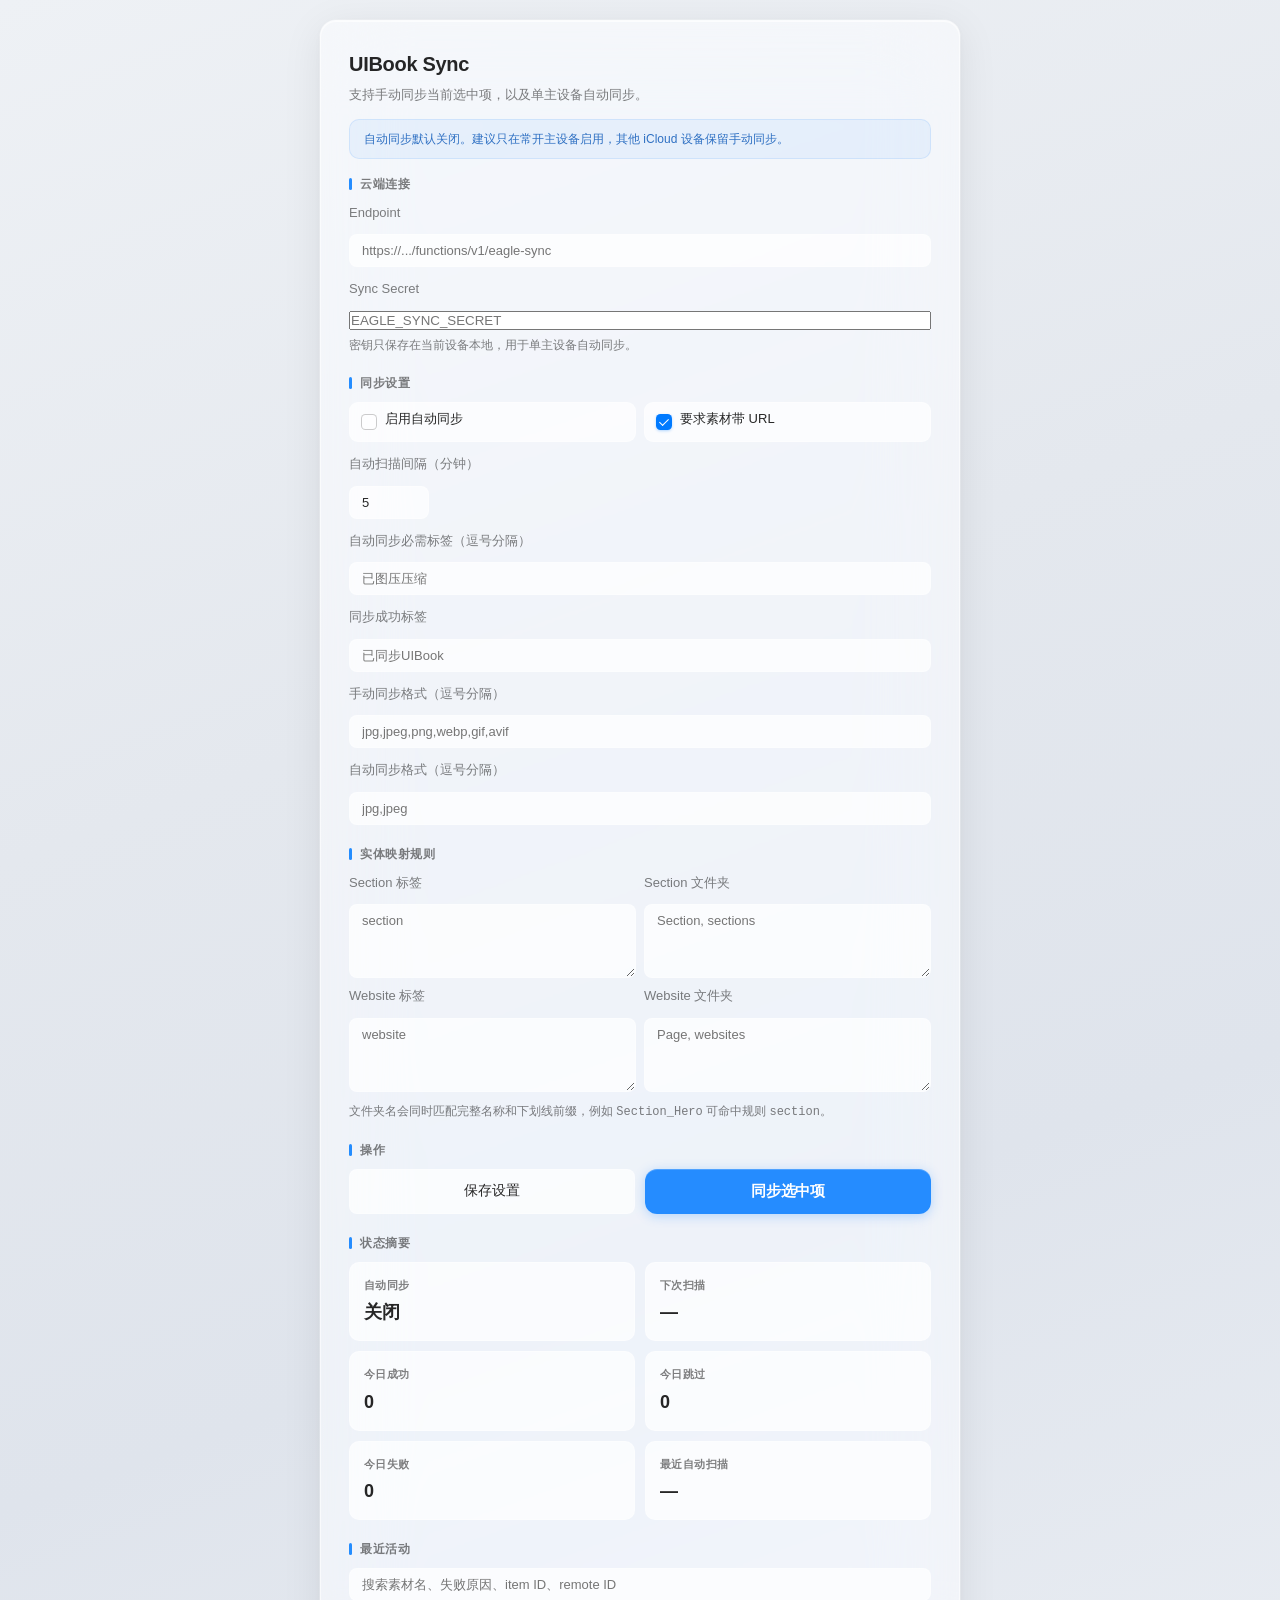
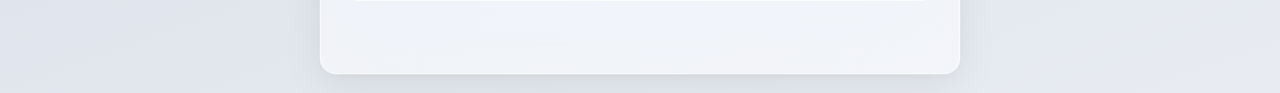
==== uibook-sync/index.html @ 5f0b4a22 "Add UIBook sync Eagle plugin" ====
<!DOCTYPE html>
<html lang="zh-Hans">
<head>
    <meta charset="UTF-8">
    <meta name="viewport" content="width=device-width, initial-scale=1, maximum-scale=1, user-scalable=no" />
    <title>UIBook Sync</title>
    <link rel="stylesheet" href="../shared/liquid-glass.css">
    <style>
        :root {
            --accent: var(--lg-accent);
            --accent-solid: var(--lg-accent-solid);
            --accent-hover: var(--lg-accent-hover);
        }

        .page-title {
            margin-bottom: 6px;
        }

        .subtitle {
            margin-bottom: 14px;
        }

        .stack {
            display: grid;
            gap: 12px;
        }

        .field-grid--single {
            grid-template-columns: 1fr;
        }

        .field-group {
            display: grid;
            gap: 6px;
        }

        .field-group small,
        .helper-text {
            color: var(--lg-text-2);
            font-size: 12px;
        }

        .field-group textarea {
            min-height: 74px;
            resize: vertical;
        }

        .actions {
            display: grid;
            grid-template-columns: 1fr 1fr;
            gap: 10px;
        }

        .status-grid {
            display: grid;
            grid-template-columns: 1fr 1fr;
            gap: 10px;
        }

        .status-card {
            background: var(--lg-glass-field);
            border: 1px solid rgba(255, 255, 255, 0.3);
            border-radius: var(--lg-radius-md);
            padding: 14px;
        }

        .status-card strong {
            display: block;
            font-size: 11px;
            color: var(--lg-text-2);
            text-transform: uppercase;
            letter-spacing: 0.4px;
            margin-bottom: 6px;
        }

        .status-card span {
            font-size: 18px;
            font-weight: 700;
            color: var(--lg-text-1);
        }

        .activity-list {
            display: grid;
            gap: 8px;
            max-height: 360px;
            overflow-y: auto;
            padding-right: 2px;
        }

        .activity-toolbar {
            display: grid;
            gap: 10px;
            margin-bottom: 10px;
        }

        .activity-toolbar input[type="text"] {
            width: 100%;
        }

        .activity-footer {
            margin-top: 10px;
            display: flex;
            justify-content: center;
        }

        .activity-item {
            background: var(--lg-glass-field);
            border: 1px solid rgba(255, 255, 255, 0.3);
            border-radius: var(--lg-radius-md);
            padding: 10px 12px;
            display: grid;
            gap: 6px;
        }

        .activity-row {
            display: flex;
            align-items: center;
            justify-content: space-between;
            gap: 10px;
        }

        .activity-title {
            font-size: 13px;
            font-weight: 600;
            color: var(--lg-text-1);
            word-break: break-word;
        }

        .activity-meta,
        .activity-message {
            font-size: 12px;
            color: var(--lg-text-2);
            word-break: break-word;
        }

        .pill {
            display: inline-flex;
            align-items: center;
            justify-content: center;
            min-width: 62px;
            padding: 4px 8px;
            border-radius: 999px;
            font-size: 11px;
            font-weight: 700;
            letter-spacing: 0.2px;
        }

        .pill.success {
            background: rgba(16, 185, 129, 0.14);
            color: #047857;
        }

        .pill.duplicate,
        .pill.skipped {
            background: rgba(245, 158, 11, 0.14);
            color: #b45309;
        }

        .pill.error {
            background: rgba(239, 68, 68, 0.14);
            color: #b91c1c;
        }

        .pill.info {
            background: rgba(59, 130, 246, 0.14);
            color: #1d4ed8;
        }

        .empty-state {
            background: var(--lg-glass-field);
            border: 1px dashed rgba(0, 0, 0, 0.12);
            border-radius: var(--lg-radius-md);
            padding: 18px;
            text-align: center;
            color: var(--lg-text-2);
            font-size: 12px;
        }

        @media (max-width: 720px) {
            .actions,
            .status-grid,
            .field-grid {
                grid-template-columns: 1fr;
            }
        }
    </style>
</head>
<body>
    <div class="container">
        <h1 class="page-title" data-lg-tip="将 Eagle 素材直接同步到 UIBook 云端，并在本地保留同步状态。">UIBook Sync</h1>
        <div class="subtitle">支持手动同步当前选中项，以及单主设备自动同步。</div>

        <div id="selectionInfo" class="info-box" role="status">
            <span id="selectionInfoText">自动同步默认关闭。建议只在常开主设备启用，其他 iCloud 设备保留手动同步。</span>
        </div>

        <div class="section">
            <div class="section-title" data-lg-tip="Lovable / Supabase edge function 的地址与同步密钥。">云端连接</div>
            <div class="stack">
                <div class="field-group">
                    <label for="endpointUrl">Endpoint</label>
                    <input type="url" id="endpointUrl" placeholder="https://.../functions/v1/eagle-sync">
                </div>
                <div class="field-group">
                    <label for="syncSecret">Sync Secret</label>
                    <input type="password" id="syncSecret" placeholder="EAGLE_SYNC_SECRET">
                    <small>密钥只保存在当前设备本地，用于单主设备自动同步。</small>
                </div>
            </div>
        </div>

        <div class="section">
            <div class="section-title" data-lg-tip="自动同步是本地设备开关，默认关闭。">同步设置</div>
            <div class="field-grid">
                <div class="field-item" onclick="toggleCheckbox('autoEnabled')">
                    <input type="checkbox" id="autoEnabled">
                    <label for="autoEnabled">启用自动同步</label>
                </div>
                <div class="field-item" onclick="toggleCheckbox('requireUrl')">
                    <input type="checkbox" id="requireUrl" checked>
                    <label for="requireUrl">要求素材带 URL</label>
                </div>
            </div>
            <div class="stack" style="margin-top: 12px;">
                <div class="field-group">
                    <label for="intervalMinutes">自动扫描间隔（分钟）</label>
                    <input type="number" id="intervalMinutes" min="1" max="120" value="5">
                </div>
                <div class="field-group">
                    <label for="requiredTags">自动同步必需标签（逗号分隔）</label>
                    <input type="text" id="requiredTags" placeholder="已图压压缩">
                </div>
                <div class="field-group">
                    <label for="successTag">同步成功标签</label>
                    <input type="text" id="successTag" placeholder="已同步UIBook">
                </div>
                <div class="field-group">
                    <label for="manualAllowedExts">手动同步格式（逗号分隔）</label>
                    <input type="text" id="manualAllowedExts" placeholder="jpg,jpeg,png,webp,gif,avif">
                </div>
                <div class="field-group">
                    <label for="autoAllowedExts">自动同步格式（逗号分隔）</label>
                    <input type="text" id="autoAllowedExts" placeholder="jpg,jpeg">
                </div>
            </div>
        </div>

        <div class="section">
            <div class="section-title" data-lg-tip="按标签或文件夹规则映射为 website / section。Section 规则优先级更高。">实体映射规则</div>
            <div class="field-grid">
                <div class="field-group">
                    <label for="sectionTags">Section 标签</label>
                    <textarea id="sectionTags" placeholder="section"></textarea>
                </div>
                <div class="field-group">
                    <label for="sectionFolders">Section 文件夹</label>
                    <textarea id="sectionFolders" placeholder="Section, sections"></textarea>
                </div>
                <div class="field-group">
                    <label for="websiteTags">Website 标签</label>
                    <textarea id="websiteTags" placeholder="website"></textarea>
                </div>
                <div class="field-group">
                    <label for="websiteFolders">Website 文件夹</label>
                    <textarea id="websiteFolders" placeholder="Page, websites"></textarea>
                </div>
            </div>
            <div class="helper-text" style="margin-top: 10px;">文件夹名会同时匹配完整名称和下划线前缀，例如 <code>Section_Hero</code> 可命中规则 <code>section</code>。</div>
        </div>

        <div class="section">
            <div class="section-title" data-lg-tip="先保存设置，再手动同步当前在 Eagle 中选中的素材。">操作</div>
            <div class="actions">
                <button type="button" class="lg-secondary" id="saveButton">保存设置</button>
                <button type="button" class="lg-primary" id="syncButton">同步选中项</button>
            </div>
        </div>

        <div class="section">
            <div class="section-title" data-lg-tip="今日统计、自动同步状态与最近一次自动扫描时间。">状态摘要</div>
            <div class="status-grid">
                <div class="status-card">
                    <strong>自动同步</strong>
                    <span id="statusAutoEnabled">关闭</span>
                </div>
                <div class="status-card">
                    <strong>下次扫描</strong>
                    <span id="statusNextRun">—</span>
                </div>
                <div class="status-card">
                    <strong>今日成功</strong>
                    <span id="statusSuccessCount">0</span>
                </div>
                <div class="status-card">
                    <strong>今日跳过</strong>
                    <span id="statusSkippedCount">0</span>
                </div>
                <div class="status-card">
                    <strong>今日失败</strong>
                    <span id="statusErrorCount">0</span>
                </div>
                <div class="status-card">
                    <strong>最近自动扫描</strong>
                    <span id="statusLastAutoScan">—</span>
                </div>
            </div>
        </div>

        <div class="section">
            <div class="section-title" data-lg-tip="保留最近 500 条同步活动，支持本地搜索与分批加载。">最近活动</div>
            <div class="activity-toolbar">
                <input type="text" id="logSearchInput" placeholder="搜索素材名、失败原因、item ID、remote ID">
            </div>
            <div id="activityList" class="activity-list"></div>
            <div id="activityLoadMore" class="activity-footer"></div>
        </div>
    </div>

    <div class="toast" id="toast"></div>
    <div id="lg-tooltip" role="tooltip"></div>

    <script type="text/javascript" src="js/plugin.js"></script>
    <script>
    (function () {
        var tip = document.getElementById('lg-tooltip');
        if (!tip) return;
        var showTimer = null, hideTimer = null;
        function clearTimers() {
            clearTimeout(showTimer);
            clearTimeout(hideTimer);
            showTimer = null;
            hideTimer = null;
        }
        function hide() {
            clearTimers();
            tip.classList.remove('lg-tooltip--visible');
            tip.textContent = '';
        }
        function place(el) {
            var msg = el.getAttribute('data-lg-tip');
            if (!msg) return;
            tip.textContent = msg;
            tip.classList.add('lg-tooltip--visible');
            var margin = 10, gap = 8, rect = el.getBoundingClientRect();
            var tw = tip.offsetWidth, th = tip.offsetHeight;
            if (tw < 8) {
                requestAnimationFrame(function () { place(el); });
                return;
            }
            var top = rect.bottom + gap;
            if (top + th > window.innerHeight - margin) top = rect.top - th - gap;
            if (top < margin) top = Math.min(rect.bottom + gap, window.innerHeight - th - margin);
            var left = rect.left + rect.width / 2 - tw / 2;
            left = Math.max(margin, Math.min(left, window.innerWidth - tw - margin));
            tip.style.left = Math.round(left) + 'px';
            tip.style.top = Math.round(top) + 'px';
        }
        document.addEventListener('mouseover', function (e) {
            var el = e.target.closest('[data-lg-tip]');
            if (!el) return;
            clearTimeout(hideTimer);
            hideTimer = null;
            clearTimeout(showTimer);
            showTimer = setTimeout(function () {
                showTimer = null;
                place(el);
                requestAnimationFrame(function () { place(el); });
            }, 500);
        });
        document.addEventListener('mouseout', function (e) {
            var from = e.target.closest('[data-lg-tip]');
            if (!from) return;
            if (e.relatedTarget && from.contains(e.relatedTarget)) return;
            clearTimeout(showTimer);
            showTimer = null;
            hideTimer = setTimeout(hide, 100);
        });
        window.addEventListener('scroll', hide, true);
        window.addEventListener('resize', hide);
    })();
    </script>
</body>
</html>
---- shared/liquid-glass.css ----
/*
 * Liquid Glass Design System for Eagle Plugins
 * Inspired by macOS 26 Tahoe "Liquid Glass"
 *
 * Usage: <link rel="stylesheet" href="../shared/liquid-glass.css">
 * Then add your plugin-specific overrides after this import.
 */

/* ═══════════════════════════════════════════
   1. Design Tokens
   ═══════════════════════════════════════════ */

:root {
    /* Accent */
    --lg-accent:          rgba(0, 122, 255, 0.85);
    --lg-accent-solid:    #007aff;
    --lg-accent-hover:    rgba(0, 122, 255, 0.95);
    --lg-accent-subtle:   rgba(0, 122, 255, 0.06);
    --lg-accent-border:   rgba(0, 122, 255, 0.10);
    --lg-accent-text:     rgba(0, 80, 180, 0.80);

    /* Glass Surfaces */
    --lg-glass-bg:        rgba(255, 255, 255, 0.52);
    --lg-glass-border:    rgba(255, 255, 255, 0.55);
    --lg-glass-highlight: rgba(255, 255, 255, 0.65);
    --lg-glass-field:     rgba(255, 255, 255, 0.70);
    --lg-glass-field-h:   rgba(255, 255, 255, 1);
    --lg-glass-blur:      blur(40px) saturate(180%);

    /* Segmented Control */
    --lg-seg-track:       rgba(0, 0, 0, 0.09);
    --lg-seg-thumb:       rgba(255, 255, 255, 0.82);

    /* Text */
    --lg-text-1:          rgba(0, 0, 0, 0.85);
    --lg-text-2:          rgba(0, 0, 0, 0.50);
    --lg-text-3:          rgba(0, 0, 0, 0.35);

    /* Misc */
    --lg-divider:         rgba(0, 0, 0, 0.06);
    --lg-radius-sm:       8px;
    --lg-radius-md:       10px;
    --lg-radius-lg:       12px;
    --lg-radius-xl:       16px;
    --lg-transition:      0.25s ease;
}


/* ═══════════════════════════════════════════
   2. Reset & Base
   ═══════════════════════════════════════════ */

* {
    margin: 0;
    padding: 0;
    box-sizing: border-box;
}

body {
    font-family: -apple-system, BlinkMacSystemFont, 'SF Pro Display', 'SF Pro Text', 'Helvetica Neue', Arial, sans-serif;
    background: linear-gradient(160deg, #eef1f5 0%, #e4e8ee 40%, #dfe4ec 70%, #e8ecf2 100%);
    color: var(--lg-text-1);
    padding: 20px;
    min-height: 100vh;
    overflow-y: auto;
    -webkit-font-smoothing: antialiased;
    font-size: 14px;
    line-height: 1.5;
}


/* ═══════════════════════════════════════════
   3. Glass Container
   ═══════════════════════════════════════════ */

.container {
    max-width: 640px;
    margin: 0 auto;
    background: var(--lg-glass-bg);
    backdrop-filter: var(--lg-glass-blur);
    -webkit-backdrop-filter: var(--lg-glass-blur);
    border-radius: var(--lg-radius-xl);
    padding: 28px;
    border: 1px solid var(--lg-glass-border);
    box-shadow:
        0 0 0 0.5px rgba(255, 255, 255, 0.4),
        0 8px 40px rgba(0, 0, 0, 0.08),
        0 2px 8px rgba(0, 0, 0, 0.04),
        inset 0 1px 0 var(--lg-glass-highlight);
}


/* ═══════════════════════════════════════════
   4. Typography
   ═══════════════════════════════════════════ */

h1, h2 {
    font-weight: 700;
    color: var(--lg-text-1);
    letter-spacing: -0.3px;
}

h1 { font-size: 20px; margin-bottom: 4px; }
h2 { font-size: 18px; margin-bottom: 4px; }

.subtitle {
    font-size: 13px;
    color: var(--lg-text-2);
    margin-bottom: 22px;
    font-weight: 400;
}


/* ═══════════════════════════════════════════
   5. Sections
   ═══════════════════════════════════════════ */

.section {
    margin-bottom: 20px;
}

.section:last-of-type {
    margin-bottom: 24px;
}

.section-title {
    font-size: 12px;
    font-weight: 600;
    color: var(--lg-text-2);
    margin-bottom: 10px;
    display: flex;
    align-items: center;
    text-transform: uppercase;
    letter-spacing: 0.5px;
}

.section-title::before {
    content: '';
    width: 3px;
    height: 12px;
    background: var(--lg-accent);
    border-radius: 1.5px;
    margin-right: 8px;
}

/* Section label (for simpler plugins) */
.section label {
    display: block;
    margin-bottom: 6px;
    color: var(--lg-text-2);
    font-size: 13px;
    font-weight: 500;
}


/* ═══════════════════════════════════════════
   6. Field Grid & Items
   ═══════════════════════════════════════════ */

.field-grid {
    display: grid;
    grid-template-columns: repeat(2, 1fr);
    gap: 8px;
}

.field-item {
    display: flex;
    align-items: center;
    padding: 8px 11px;
    background: var(--lg-glass-field);
    border: 1px solid rgba(255, 255, 255, 0.3);
    border-radius: 9px;
    transition: all var(--lg-transition);
    cursor: pointer;
}

.field-item:hover {
    background: var(--lg-glass-field-h);
    border-color: rgba(255, 255, 255, 0.5);
}

.field-item label {
    font-size: 13px;
    color: var(--lg-text-1);
    cursor: pointer;
    flex: 1;
    font-weight: 400;
    line-height: 1.3;
}


/* ═══════════════════════════════════════════
   7. Custom Checkbox
   ═══════════════════════════════════════════ */

.field-item input[type="checkbox"],
.lg-checkbox {
    -webkit-appearance: none;
    appearance: none;
    width: 16px;
    height: 16px;
    min-width: 16px;
    margin-right: 8px;
    cursor: pointer;
    border-radius: 4.5px;
    border: 1.5px solid rgba(0, 0, 0, 0.2);
    background: rgba(255, 255, 255, 0.5);
    position: relative;
    transition: all 0.2s ease;
}

.field-item input[type="checkbox"]:hover,
.lg-checkbox:hover {
    border-color: rgba(0, 0, 0, 0.3);
    background: rgba(255, 255, 255, 0.7);
}

.field-item input[type="checkbox"]:checked,
.lg-checkbox:checked {
    background: var(--lg-accent-solid);
    border-color: transparent;
    box-shadow: 0 1px 3px rgba(0, 122, 255, 0.3);
}

.field-item input[type="checkbox"]:checked::after,
.lg-checkbox:checked::after {
    content: '';
    position: absolute;
    top: 50%;
    left: 50%;
    width: 4px;
    height: 8px;
    border: solid white;
    border-width: 0 1.8px 1.8px 0;
    transform: translate(-50%, -60%) rotate(45deg);
}

/* Standalone checkbox rows (not in field-item) */
input[type="checkbox"] {
    width: 16px;
    height: 16px;
    accent-color: var(--lg-accent-solid);
}


/* ═══════════════════════════════════════════
   8. Segmented Control
   ═══════════════════════════════════════════ */

.format-selector,
.source-selector,
.lg-segmented {
    display: flex;
    gap: 2px;
    background: var(--lg-seg-track);
    border-radius: var(--lg-radius-md);
    padding: 3px;
}

.format-btn,
.source-btn,
.lg-segmented > button {
    flex: 1;
    padding: 8px 14px;
    border: none;
    background: transparent;
    border-radius: var(--lg-radius-sm);
    font-size: 13px;
    font-weight: 500;
    color: var(--lg-text-2);
    cursor: pointer;
    transition: all var(--lg-transition);
    display: flex;
    align-items: center;
    justify-content: center;
    gap: 5px;
}

.format-btn:hover,
.source-btn:hover,
.lg-segmented > button:hover {
    color: var(--lg-text-1);
}

.format-btn.active,
.source-btn.active,
.lg-segmented > button.active {
    background: var(--lg-seg-thumb);
    color: var(--lg-text-1);
    font-weight: 600;
    box-shadow:
        0 1px 4px rgba(0, 0, 0, 0.08),
        0 0.5px 1.5px rgba(0, 0, 0, 0.06),
        inset 0 0.5px 0 rgba(255, 255, 255, 0.5);
}


/* ═══════════════════════════════════════════
   9. Buttons
   ═══════════════════════════════════════════ */

/* Primary (accent) */
.export-btn,
button.lg-primary {
    width: 100%;
    padding: 13px;
    background: var(--lg-accent);
    backdrop-filter: blur(10px);
    -webkit-backdrop-filter: blur(10px);
    color: white;
    border: none;
    border-radius: var(--lg-radius-lg);
    font-size: 15px;
    font-weight: 600;
    cursor: pointer;
    transition: all var(--lg-transition);
    box-shadow:
        0 2px 12px rgba(0, 122, 255, 0.25),
        inset 0 1px 0 rgba(255, 255, 255, 0.2);
    letter-spacing: -0.1px;
}

.export-btn:hover,
button.lg-primary:hover {
    background: var(--lg-accent-hover);
    box-shadow:
        0 4px 16px rgba(0, 122, 255, 0.3),
        inset 0 1px 0 rgba(255, 255, 255, 0.2);
    transform: translateY(-1px);
}

.export-btn:active,
button.lg-primary:active {
    transform: translateY(0);
    box-shadow: 0 1px 6px rgba(0, 122, 255, 0.2);
}

.export-btn:disabled,
button.lg-primary:disabled {
    background: rgba(0, 0, 0, 0.1);
    color: var(--lg-text-3);
    cursor: not-allowed;
    transform: none;
    box-shadow: none;
    backdrop-filter: none;
}

/* Secondary (glass) */
button.lg-secondary {
    padding: 10px 20px;
    background: var(--lg-glass-field);
    border: 1px solid rgba(255, 255, 255, 0.3);
    border-radius: var(--lg-radius-sm);
    font-size: 14px;
    font-weight: 500;
    color: var(--lg-text-1);
    cursor: pointer;
    transition: all var(--lg-transition);
}

button.lg-secondary:hover {
    background: var(--lg-glass-field-h);
    border-color: rgba(255, 255, 255, 0.5);
}

button.lg-secondary:active {
    background: rgba(255, 255, 255, 0.25);
}

/* Button Grid */
.button-grid {
    display: grid;
    grid-template-columns: 1fr 1fr;
    gap: 8px;
}

.button-grid button {
    padding: 10px 16px;
    background: var(--lg-glass-field);
    border: 1px solid rgba(255, 255, 255, 0.3);
    border-radius: var(--lg-radius-sm);
    font-size: 13px;
    font-weight: 500;
    color: var(--lg-text-1);
    cursor: pointer;
    transition: all var(--lg-transition);
}

.button-grid button:hover {
    background: var(--lg-glass-field-h);
    border-color: rgba(255, 255, 255, 0.5);
}

.button-grid button:active {
    background: rgba(255, 255, 255, 0.25);
}


/* ═══════════════════════════════════════════
   10. Form Inputs
   ═══════════════════════════════════════════ */

input[type="number"],
input[type="text"],
input[type="email"],
input[type="url"],
textarea,
select {
    padding: 8px 12px;
    background: var(--lg-glass-field);
    border: 1px solid rgba(255, 255, 255, 0.3);
    border-radius: var(--lg-radius-sm);
    font-size: 13px;
    color: var(--lg-text-1);
    font-family: inherit;
    transition: all var(--lg-transition);
    outline: none;
}

input[type="number"]:focus,
input[type="text"]:focus,
input[type="email"]:focus,
input[type="url"]:focus,
textarea:focus,
select:focus {
    border-color: var(--lg-accent);
    background: var(--lg-glass-field-h);
    box-shadow: 0 0 0 3px rgba(0, 122, 255, 0.12);
}

input[type="text"] { width: 100%; }
input[type="number"] { width: 80px; }


/* ═══════════════════════════════════════════
   11. Info Box
   ═══════════════════════════════════════════ */

.info-box {
    background: var(--lg-accent-subtle);
    border: 1px solid var(--lg-accent-border);
    border-radius: var(--lg-radius-md);
    padding: 10px 14px;
    margin-bottom: 16px;
    font-size: 12px;
    color: var(--lg-accent-text);
    display: flex;
    align-items: center;
    gap: 8px;
    font-weight: 400;
}

.info-box::before { display: none; }

/* Status box (for dashboard-style plugins) */
.status {
    background: var(--lg-glass-field);
    border: 1px solid rgba(255, 255, 255, 0.3);
    padding: 14px 16px;
    border-radius: var(--lg-radius-md);
    font-size: 13px;
    color: var(--lg-text-2);
    line-height: 1.8;
}

.status span {
    font-weight: 600;
    color: var(--lg-text-1);
}


/* ═══════════════════════════════════════════
   12. Toast
   ═══════════════════════════════════════════ */

.toast {
    position: fixed;
    top: 20px;
    left: 50%;
    transform: translateX(-50%) translateY(-100px);
    background: rgba(30, 30, 30, 0.78);
    backdrop-filter: blur(24px) saturate(180%);
    -webkit-backdrop-filter: blur(24px) saturate(180%);
    color: white;
    padding: 12px 22px;
    border-radius: 14px;
    font-size: 13px;
    font-weight: 500;
    opacity: 0;
    transition: all 0.35s cubic-bezier(0.4, 0, 0.2, 1);
    z-index: 1000;
    box-shadow: 0 8px 32px rgba(0, 0, 0, 0.18);
    border: 1px solid rgba(255, 255, 255, 0.08);
}

.toast.show {
    transform: translateX(-50%) translateY(0);
    opacity: 1;
}

.toast.success { background: rgba(16, 185, 129, 0.82); }
.toast.error   { background: rgba(239, 68, 68, 0.82); }


/* ═══════════════════════════════════════════
   13. Loading Spinner
   ═══════════════════════════════════════════ */

.loading {
    display: inline-block;
    width: 16px;
    height: 16px;
    border: 2px solid rgba(255, 255, 255, 0.3);
    border-top-color: white;
    border-radius: 50%;
    animation: lg-spin 0.6s linear infinite;
}

@keyframes lg-spin {
    to { transform: rotate(360deg); }
}


/* ═══════════════════════════════════════════
   14. Toggle / Expand
   ═══════════════════════════════════════════ */

.field-toggle {
    font-size: 12px;
    color: var(--lg-accent-solid);
    cursor: pointer;
    margin-bottom: 10px;
    display: inline-flex;
    align-items: center;
    gap: 4px;
    font-weight: 500;
    transition: opacity 0.2s ease;
}

.field-toggle:hover {
    opacity: 0.7;
    text-decoration: none;
}

.field-toggle-icon {
    transition: transform 0.25s cubic-bezier(0.4, 0, 0.2, 1);
    font-size: 10px;
}

.field-toggle-icon.expanded {
    transform: rotate(90deg);
}

.more-fields {
    max-height: 0;
    overflow: hidden;
    transition: max-height 0.35s cubic-bezier(0.4, 0, 0.2, 1);
}

.more-fields.expanded {
    max-height: 500px;
}


/* ═══════════════════════════════════════════
   15. Custom tooltips (data-lg-tip)
   ═══════════════════════════════════════════
   Use data-lg-tip="…" on any element; init via initLgTooltips() in plugin JS.
   Native title="" is avoided — it fights OS chrome and looks inconsistent. */

#lg-tooltip {
    position: fixed;
    z-index: 2147483646;
    left: 0;
    top: 0;
    max-width: min(280px, calc(100vw - 24px));
    padding: 10px 14px;
    font-size: 12px;
    font-weight: 500;
    line-height: 1.5;
    letter-spacing: 0.01em;
    color: var(--lg-text-1);
    background: rgba(255, 255, 255, 0.78);
    backdrop-filter: blur(28px) saturate(180%);
    -webkit-backdrop-filter: blur(28px) saturate(180%);
    border: 1px solid rgba(255, 255, 255, 0.55);
    border-radius: var(--lg-radius-md);
    box-shadow:
        0 8px 32px rgba(0, 0, 0, 0.12),
        0 0 0 0.5px rgba(0, 0, 0, 0.04),
        inset 0 1px 0 rgba(255, 255, 255, 0.65);
    pointer-events: none;
    opacity: 0;
    transform: translate3d(0, 6px, 0) scale(0.98);
    transform-origin: 50% 0;
    transition:
        opacity 0.18s cubic-bezier(0.2, 0.8, 0.2, 1),
        transform 0.22s cubic-bezier(0.2, 0.8, 0.2, 1);
    visibility: hidden;
}

#lg-tooltip.lg-tooltip--visible {
    visibility: visible;
    opacity: 1;
    transform: translate3d(0, 0, 0) scale(1);
}


/* ═══════════════════════════════════════════
   16. Row Layout Helper
   ═══════════════════════════════════════════ */

.row {
    display: flex;
    align-items: center;
    gap: 8px;
    margin-bottom: 12px;
}

.row label {
    margin: 0;
    flex: 0 0 auto;
    font-size: 13px;
    color: var(--lg-text-1);
    font-weight: 400;
}
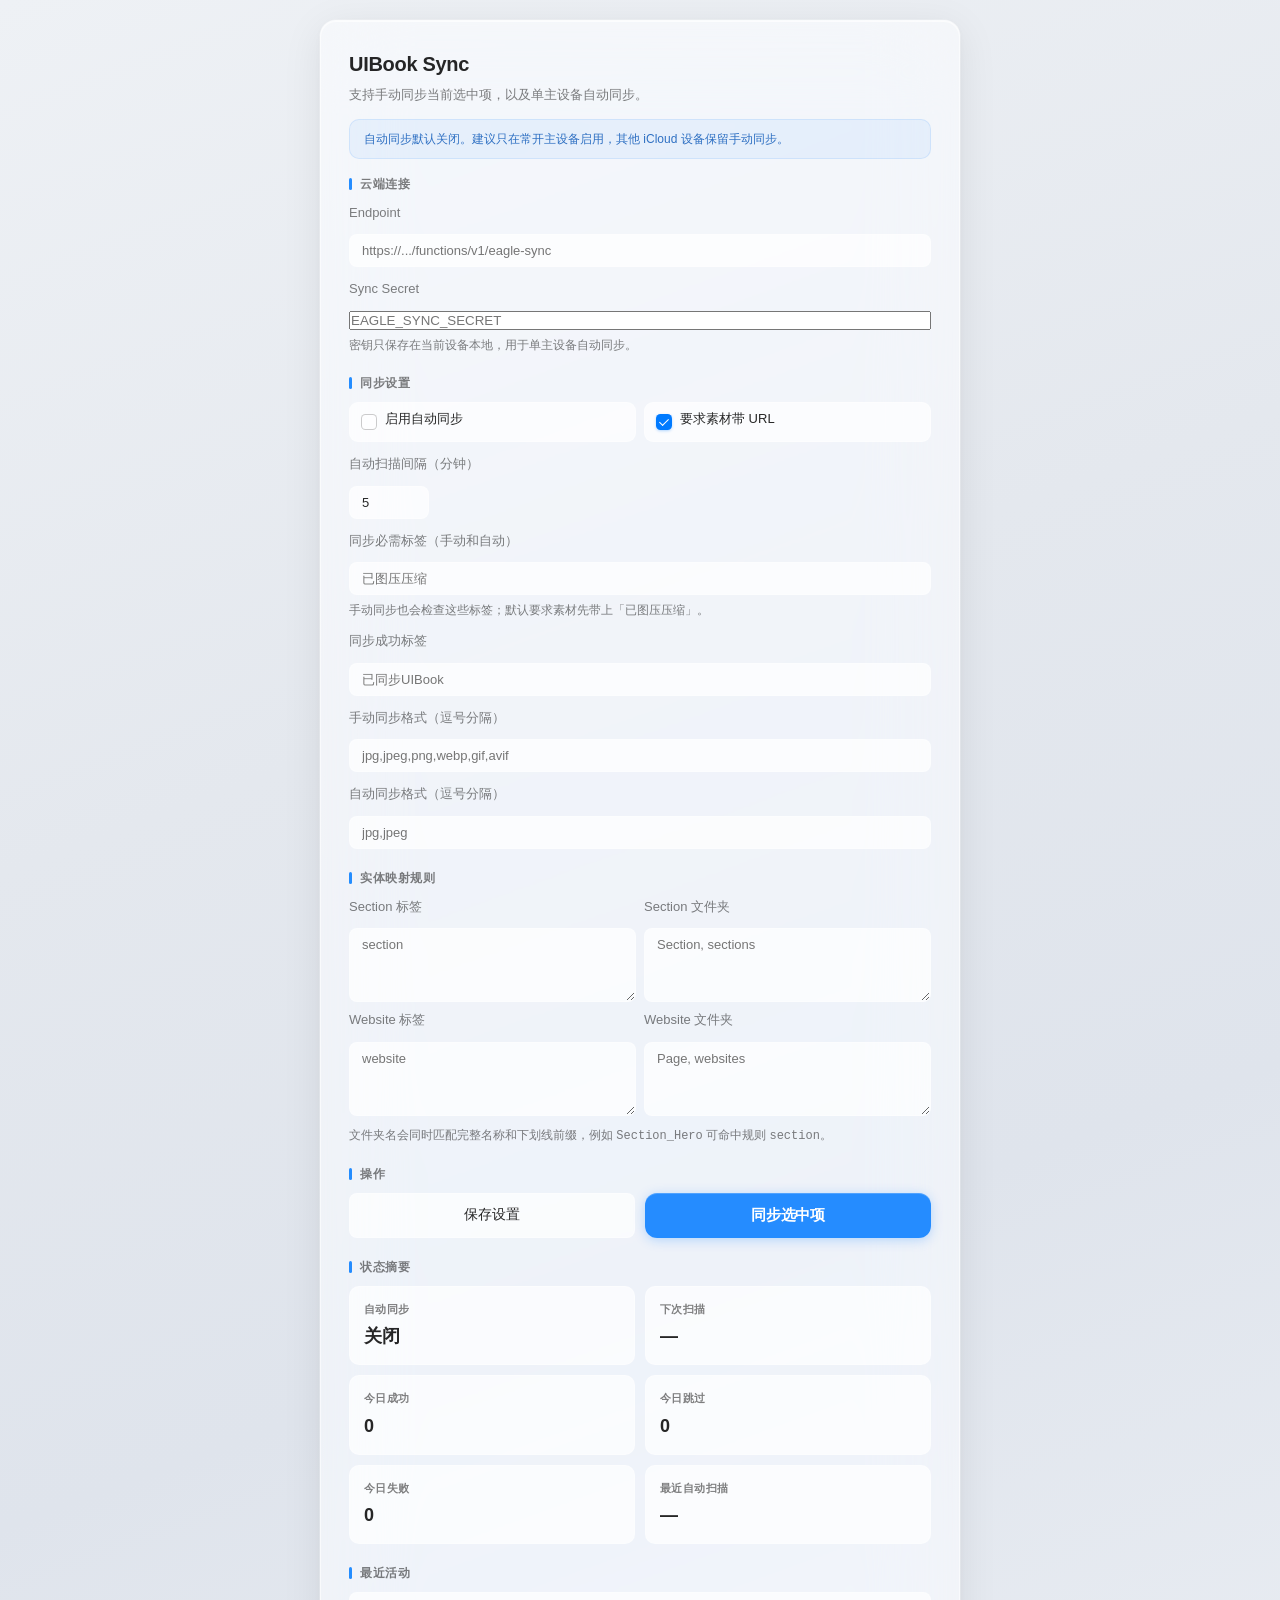
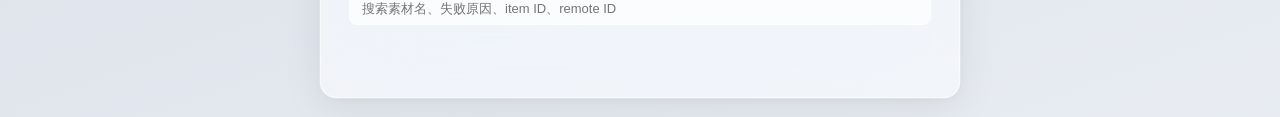
==== commit 51176048: "fix: tighten manual compression and sync gating" ====
--- a/uibook-sync/index.html
+++ b/uibook-sync/index.html
@@ -227,8 +227,9 @@
                     <input type="number" id="intervalMinutes" min="1" max="120" value="5">
                 </div>
                 <div class="field-group">
-                    <label for="requiredTags">自动同步必需标签（逗号分隔）</label>
+                    <label for="requiredTags">同步必需标签（手动和自动）</label>
                     <input type="text" id="requiredTags" placeholder="已图压压缩">
+                    <small>手动同步也会检查这些标签；默认要求素材先带上「已图压压缩」。</small>
                 </div>
                 <div class="field-group">
                     <label for="successTag">同步成功标签</label>
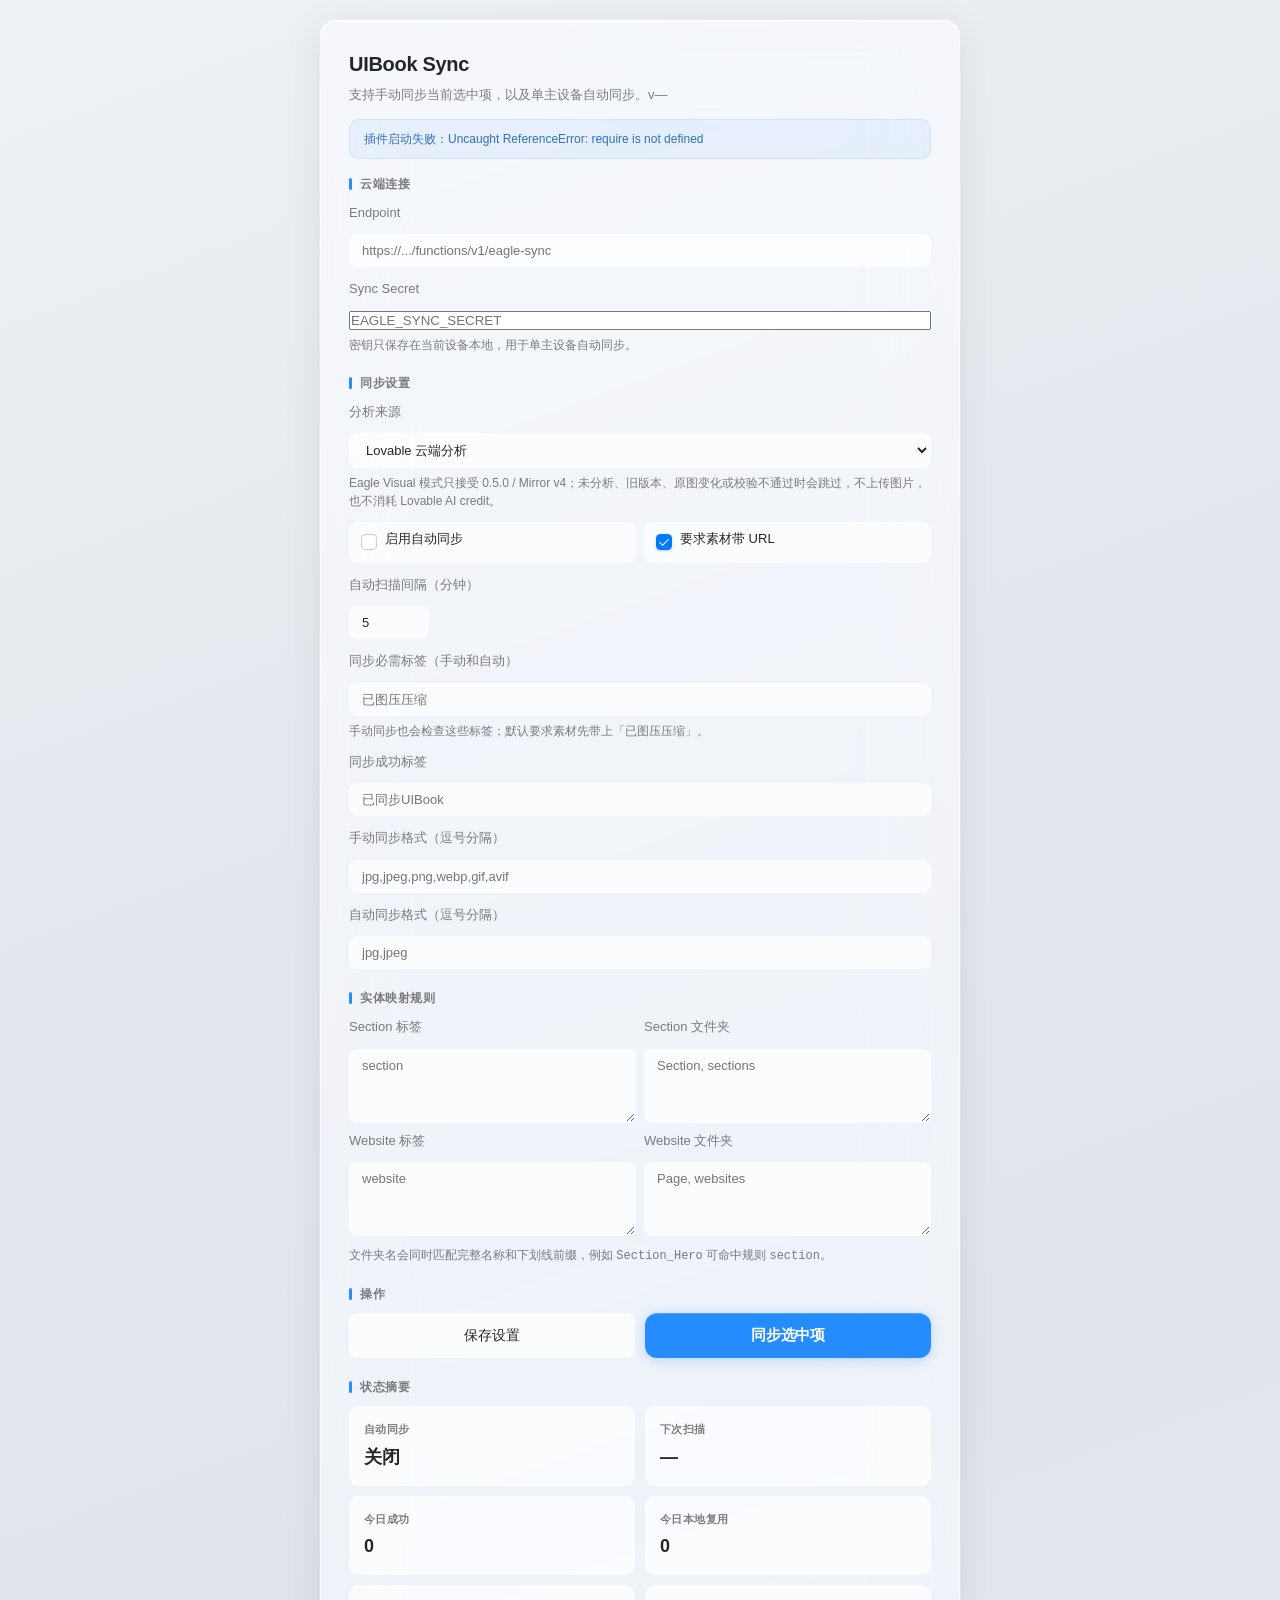
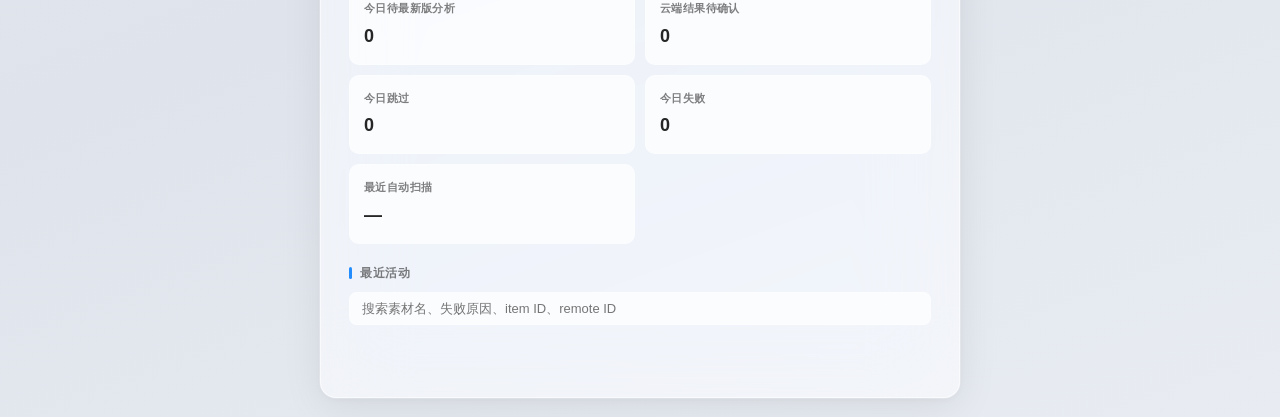
==== commit 87773baa: "feat(uibook-sync): add local analysis mode with cloud compatibility" ====
--- a/uibook-sync/index.html
+++ b/uibook-sync/index.html
@@ -112,6 +112,13 @@
             gap: 6px;
         }
 
+        .activity-item--system {
+            background: rgba(255, 255, 255, 0.38);
+            border-color: rgba(255, 255, 255, 0.2);
+            padding: 9px 12px;
+            gap: 4px;
+        }
+
         .activity-row {
             display: flex;
             align-items: center;
@@ -119,6 +126,13 @@
             gap: 10px;
         }
 
+        .activity-actions {
+            display: inline-flex;
+            align-items: center;
+            gap: 8px;
+            flex-shrink: 0;
+        }
+
         .activity-title {
             font-size: 13px;
             font-weight: 600;
@@ -126,11 +140,30 @@
             word-break: break-word;
         }
 
+        .activity-item--system .activity-title {
+            font-size: 12px;
+            font-weight: 500;
+            color: var(--lg-text-2);
+        }
+
         .activity-meta,
         .activity-message {
             font-size: 12px;
             color: var(--lg-text-2);
             word-break: break-word;
+        }
+
+        .activity-item--system .activity-meta,
+        .activity-item--system .activity-message {
+            font-size: 11px;
+        }
+
+        .activity-locate-button {
+            padding: 6px 12px;
+            min-width: auto;
+            font-size: 12px;
+            font-weight: 600;
+            white-space: nowrap;
         }
 
         .pill {
@@ -151,7 +184,9 @@
         }
 
         .pill.duplicate,
-        .pill.skipped {
+        .pill.skipped,
+        .pill.waiting_analysis,
+        .pill.pending_confirmation {
             background: rgba(245, 158, 11, 0.14);
             color: #b45309;
         }
@@ -188,7 +223,7 @@
 <body>
     <div class="container">
         <h1 class="page-title" data-lg-tip="将 Eagle 素材直接同步到 UIBook 云端，并在本地保留同步状态。">UIBook Sync</h1>
-        <div class="subtitle">支持手动同步当前选中项，以及单主设备自动同步。</div>
+        <div class="subtitle">支持手动同步当前选中项，以及单主设备自动同步。<span id="pluginVersion">v—</span></div>
 
         <div id="selectionInfo" class="info-box" role="status">
             <span id="selectionInfoText">自动同步默认关闭。建议只在常开主设备启用，其他 iCloud 设备保留手动同步。</span>
@@ -211,6 +246,14 @@
 
         <div class="section">
             <div class="section-title" data-lg-tip="自动同步是本地设备开关，默认关闭。">同步设置</div>
+            <div class="field-group" style="margin-bottom: 12px;">
+                <label for="analysisMode">分析来源</label>
+                <select id="analysisMode">
+                    <option value="cloud">Lovable 云端分析</option>
+                    <option value="local_latest">Eagle Visual（仅最新版）</option>
+                </select>
+                <small>Eagle Visual 模式只接受 0.5.0 / Mirror v4；未分析、旧版本、原图变化或校验不通过时会跳过，不上传图片，也不消耗 Lovable AI credit。</small>
+            </div>
             <div class="field-grid">
                 <div class="field-item" onclick="toggleCheckbox('autoEnabled')">
                     <input type="checkbox" id="autoEnabled">
@@ -293,6 +336,18 @@
                     <span id="statusSuccessCount">0</span>
                 </div>
                 <div class="status-card">
+                    <strong>今日本地复用</strong>
+                    <span id="statusLocalSuccessCount">0</span>
+                </div>
+                <div class="status-card">
+                    <strong>今日待最新版分析</strong>
+                    <span id="statusWaitingCount">0</span>
+                </div>
+                <div class="status-card">
+                    <strong>云端结果待确认</strong>
+                    <span id="statusPendingCount">0</span>
+                </div>
+                <div class="status-card">
                     <strong>今日跳过</strong>
                     <span id="statusSkippedCount">0</span>
                 </div>
@@ -320,6 +375,23 @@
     <div class="toast" id="toast"></div>
     <div id="lg-tooltip" role="tooltip"></div>
 
+    <script>
+    window.addEventListener('error', function (event) {
+        var message = event && event.message ? event.message : '未知启动错误';
+        var target = document.getElementById('selectionInfoText');
+        if (target) target.textContent = '插件启动失败：' + message;
+        console.error('[UIBook Sync] Boot failure:', event.error || message);
+    });
+    window.addEventListener('unhandledrejection', function (event) {
+        var reason = event && event.reason;
+        var message = reason && reason.message ? reason.message : String(reason || '未知异步错误');
+        var target = document.getElementById('selectionInfoText');
+        if (target) target.textContent = '插件运行失败：' + message;
+        console.error('[UIBook Sync] Unhandled rejection:', reason);
+    });
+    </script>
+    <script type="text/javascript" src="js/local-analysis.js"></script>
+    <script type="text/javascript" src="js/sync-recovery.js"></script>
     <script type="text/javascript" src="js/plugin.js"></script>
     <script>
     (function () {
